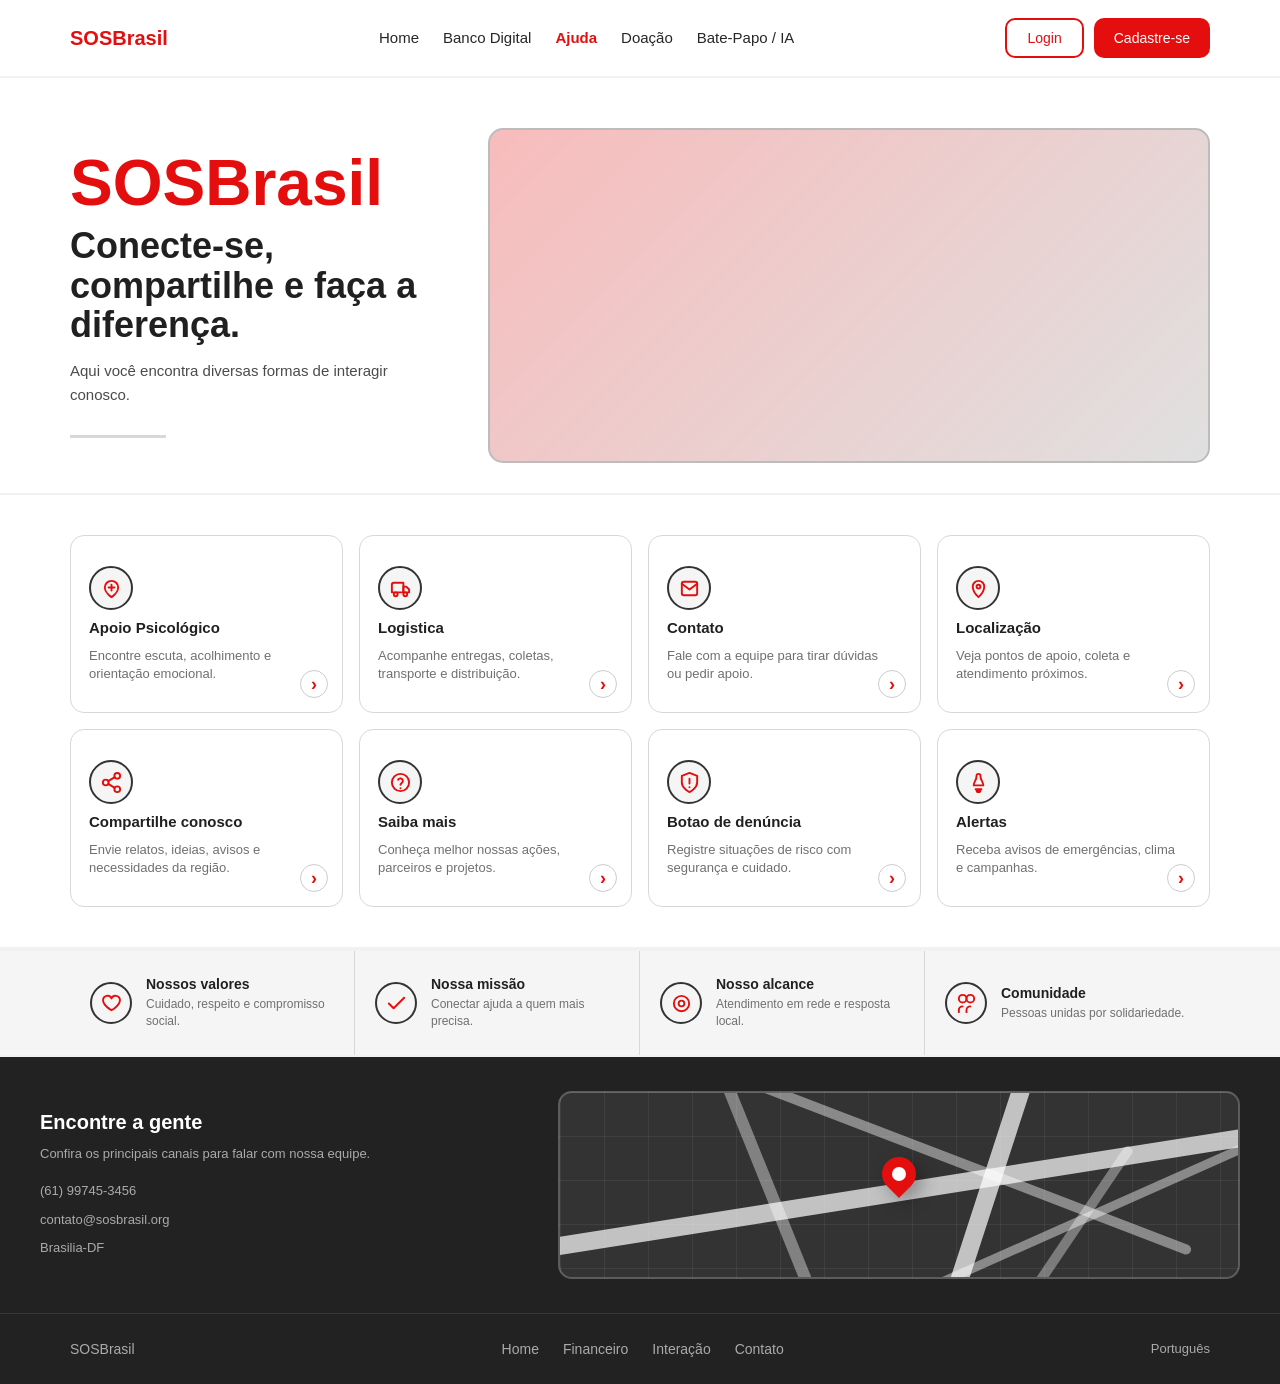
==== pags/ajuda.html @ c1bbd305 "v4" ====
<!DOCTYPE html>
<html lang="pt-br">
<head>
  <meta charset="UTF-8">
  <meta name="viewport" content="width=device-width, initial-scale=1.0">
  <title>SOSBrasil | Interação</title>
  <link rel="stylesheet" href="css/ajuda.css">
</head>
<body>
  <header>
    <nav class="nav-container">
        <div class="logo">
            <h1><strong>SOS</strong>Brasil</h1>
        </div>
        <div class="nav-links">
            <ul>
                <li><a href="home.html">Home</a></li>
                <li><a href="financeiro.html">Banco Digital</a></li>
                <li><a href="ajuda.html" class="ativo">Ajuda</a></li>
                <li><a href="#">Doação</a></li>
                <li><a href="batepapoIA.html">Bate-Papo / IA</a></li>
            </ul>
        </div>
        <div class="nav-botoes">
            <button class="btn-login">Login</button>
            <button class="btn-cadastrar">Cadastre-se</button>
        </div>
    </nav>
  </header>

  <main>
    <section class="hero">
      <div class="container hero-layout">
        <div class="hero-text">
          <h1>SOSBrasil</h1>
          <h2>Conecte-se, compartilhe e faça a diferença.</h2>
          <p>Aqui você encontra diversas formas de interagir conosco.</p>
          <div class="hero-line" aria-hidden="true"></div>
        </div>

        <div class="hero-photo" role="img" aria-label="Voluntários em campanha de apoio"></div>
      </div>
    </section>

    <section class="services" aria-label="Canais de atendimento">
      <div class="container service-grid">
        <article class="card">
          <span aria-hidden="true"></span>
          <div class="icon" aria-hidden="true">
            <svg viewBox="0 0 24 24"><path d="M12 21s-7-4.4-7-10a7 7 0 0 1 14 0c0 5.6-7 10-7 10Z"></path><path d="M9 11h6"></path><path d="M12 8v6"></path></svg>
          </div>
          <h3>Apoio Psicológico</h3>
          <p>Encontre escuta, acolhimento e orientação emocional.</p>
          <button aria-label="Abrir apoio psicológico">&rsaquo;</button>
        </article>

        <article class="card">
          <span aria-hidden="true"></span>
          <div class="icon" aria-hidden="true">
            <svg viewBox="0 0 24 24"><path d="M3 16V8a2 2 0 0 1 2-2h10v10H3Z"></path><path d="M15 10h3l3 3v3h-6v-6Z"></path><circle cx="7" cy="18" r="2"></circle><circle cx="17" cy="18" r="2"></circle></svg>
          </div>
          <h3>Logistica</h3>
          <p>Acompanhe entregas, coletas, transporte e distribuição.</p>
          <button aria-label="Abrir logística">&rsaquo;</button>
        </article>

        <article class="card">
          <span aria-hidden="true"></span>
          <div class="icon" aria-hidden="true">
            <svg viewBox="0 0 24 24"><rect x="4" y="5" width="16" height="14" rx="2"></rect><path d="m4 7 8 6 8-6"></path></svg>
          </div>
          <h3>Contato</h3>
          <p>Fale com a equipe para tirar dúvidas ou pedir apoio.</p>
          <button aria-label="Abrir contato">&rsaquo;</button>
        </article>

        <article class="card">
          <span aria-hidden="true"></span>
          <div class="icon" aria-hidden="true">
            <svg viewBox="0 0 24 24"><path d="M12 21s6-5.2 6-11a6 6 0 1 0-12 0c0 5.8 6 11 6 11Z"></path><circle cx="12" cy="10" r="2"></circle></svg>
          </div>
          <h3>Localização</h3>
          <p>Veja pontos de apoio, coleta e atendimento próximos.</p>
          <button aria-label="Abrir localizacao">&rsaquo;</button>
        </article>

        <article class="card">
          <span aria-hidden="true"></span>
          <div class="icon" aria-hidden="true">
            <svg viewBox="0 0 24 24"><circle cx="18" cy="5" r="3"></circle><circle cx="6" cy="12" r="3"></circle><circle cx="18" cy="19" r="3"></circle><path d="m8.6 10.6 6.8-4.2"></path><path d="m8.6 13.4 6.8 4.2"></path></svg>
          </div>
          <h3>Compartilhe conosco</h3>
          <p>Envie relatos, ideias, avisos e necessidades da região.</p>
          <button aria-label="Abrir compartilhar conosco">&rsaquo;</button>
        </article>

        <article class="card">
          <span aria-hidden="true"></span>
          <div class="icon" aria-hidden="true">
            <svg viewBox="0 0 24 24"><circle cx="12" cy="12" r="9"></circle><path d="M9.5 9a2.7 2.7 0 0 1 5 1.4c0 2-2.5 2-2.5 4"></path><path d="M12 18h.01"></path></svg>
          </div>
          <h3>Saiba mais</h3>
          <p>Conheça melhor nossas ações, parceiros e projetos.</p>
          <button aria-label="Abrir saiba mais">&rsaquo;</button>
        </article>

        <article class="card">
          <span aria-hidden="true"></span>
          <div class="icon" aria-hidden="true">
            <svg viewBox="0 0 24 24"><path d="M12 22s8-4 8-10V5l-8-3-8 3v7c0 6 8 10 8 10Z"></path><path d="M12 8v5"></path><path d="M12 17h.01"></path></svg>
          </div>
          <h3>Botao de denúncia</h3>
          <p>Registre situações de risco com segurança e cuidado.</p>
          <button aria-label="Abrir botao de denúncia">&rsaquo;</button>
        </article>

        <article class="card">
          <span class="dots" aria-hidden="true"></span>
          <div class="icon" aria-hidden="true">
            <svg viewBox="0 0 24 24"><path d="M10 5a2 2 0 0 1 4 0c0 5 3 6 3 10H7c0-4 3-5 3-10Z"></path><path d="M9 19h6"></path><path d="M12 22a2 2 0 0 0 2-2h-4a2 2 0 0 0 2 2Z"></path></svg>
          </div>
          <h3>Alertas</h3>
          <p>Receba avisos de emergências, clima e campanhas.</p>
          <button aria-label="Abrir alertas">&rsaquo;</button>
        </article>
      </div>
    </section>

    <section class="summary" aria-label="Informacoes do SOSBrasil">
      <div class="container summary-grid">
        <article>
          <div class="mini-icon" aria-hidden="true"><svg viewBox="0 0 24 24"><path d="M20.8 8.6c0 5.4-8.8 10.4-8.8 10.4S3.2 14 3.2 8.6A4.6 4.6 0 0 1 12 6.7a4.6 4.6 0 0 1 8.8 1.9Z"></path></svg></div>
          <div>
            <h3>Nossos valores</h3>
            <p>Cuidado, respeito e compromisso social.</p>
          </div>
        </article>
        <article>
          <div class="mini-icon" aria-hidden="true"><svg viewBox="0 0 24 24"><path d="M20 6 9 17l-5-5"></path></svg></div>
          <div>
            <h3>Nossa missão</h3>
            <p>Conectar ajuda a quem mais precisa.</p>
          </div>
        </article>
        <article>
          <div class="mini-icon" aria-hidden="true"><svg viewBox="0 0 24 24"><circle cx="12" cy="12" r="8"></circle><circle cx="12" cy="12" r="3"></circle></svg></div>
          <div>
            <h3>Nosso alcance</h3>
            <p>Atendimento em rede e resposta local.</p>
          </div>
        </article>
        <article>
          <div class="mini-icon" aria-hidden="true"><svg viewBox="0 0 24 24"><path d="M8 11a4 4 0 1 0 0-8 4 4 0 0 0 0 8Z"></path><path d="M16 11a4 4 0 1 0 0-8 4 4 0 0 0 0 8Z"></path><path d="M4 21v-2a4 4 0 0 1 4-4"></path><path d="M12 21v-2a4 4 0 0 1 4-4"></path></svg></div>
          <div>
            <h3>Comunidade</h3>
            <p>Pessoas unidas por solidariedade.</p>
          </div>
        </article>
      </div>
    </section>
  </main>

  <footer>
    <div class="container footer-main">
      <div>
        <h2>Encontre a gente</h2>
        <p>Confira os principais canais para falar com nossa equipe.</p>
        <ul>
          <li>(61) 99745-3456</li>
          <li>contato@sosbrasil.org</li>
          <li>Brasilia-DF</li>
        </ul>
      </div>

      <div class="map" role="img" aria-label="Mapa de localizacao">
        <span class="road road-a"></span>
        <span class="road road-b"></span>
        <span class="road road-c"></span>
        <span class="road road-d"></span>
        <span class="pin"></span>
      </div>
    </div>

    <div class="footer-bottom">
      <div class="container footer-nav">
        <a class="logo" href="#">SOSBrasil</a>
        <ul>
          <li><a href="#">Home</a></li>
          <li><a href="#">Financeiro</a></li>
          <li><a href="#">Interação</a></li>
          <li><a href="#">Contato</a></li>
        </ul>
        <span>Português</span>
      </div>
    </div>
  </footer>
</body>
</html>
---- pags/css/ajuda.css ----
/* ===================== RESET & BASE ===================== */
* {
  margin: 0;
  padding: 0;
  box-sizing: border-box;
  font-family: 'Segoe UI', Arial, sans-serif;
}

:root {
  --vermelho:        #e40e0e;
  --vermelho-escuro: #a00808;
  --cinza-borda:     #f1f1f1;
  --cinza-texto:     #4b4b4b;
  --cinza-mudo:      #707070;
  --borda:           #d8d8d8;
  --cinza-claro:     #f5f5f5;
  --preto:           #202020;
  --branco:          #ffffff;
}

body {
  color: var(--preto);
  background: var(--branco);
}

/* ===================== CONTAINER ===================== */
.container {
  max-width: 1200px;
  margin: 0 auto;
  padding: 0 30px;
}

/* ===================== CABEÇALHO ===================== */
/* ===================== CABEÇALHO ===================== */
header {
    width: 100%;
    background: var(--branco);
    border-bottom: 2px solid var(--cinza-borda);
    position: sticky;
    top: 0;
    z-index: 100;
}

.nav-container {
    max-width: 1200px;
    margin: 0 auto;
    padding: 18px 30px;
    display: flex;
    align-items: center;
    justify-content: space-between;
    gap: 20px;
}

.logo h1 {
    font-size: 20px;
    color: var(--vermelho);
}

.nav-links ul {
    list-style: none;
    display: flex;
    gap: 24px;
}

.nav-links a {
    color: #272727;
    text-decoration: none;
    font-size: 15px;
    transition: color 0.3s;
}

.nav-links a:hover {
    color: var(--vermelho);
    font-weight: 600;
}

.nav-links a:hover,
.nav-links a.ativo {
    color: var(--vermelho);
    font-weight: 600;
}

.nav-botoes {
    display: flex;
    gap: 10px;
}

.btn-login {
    background: var(--branco);
    color: var(--vermelho);
    padding: 10px 20px;
    border: 2px solid var(--vermelho);
    border-radius: 10px;
    cursor: pointer;
    font-size: 14px;
    transition: all 0.3s;
}

.btn-login:hover {
    background: var(--vermelho);
    color: var(--branco);
}

.btn-cadastrar {
    background: var(--vermelho);
    color: var(--branco);
    padding: 10px 20px;
    border: none;
    border-radius: 10px;
    cursor: pointer;
    font-size: 14px;
    transition: background 0.3s;
}

.btn-cadastrar:hover {
    background: var(--vermelho-escuro);
}

/* ===================== HERO ===================== */
.hero {
  padding: 50px 0 30px;
  border-bottom: 2px solid var(--cinza-borda);
}

.hero-layout {
  display: grid;
  grid-template-columns: minmax(270px, 0.75fr) minmax(420px, 1.45fr);
  gap: 44px;
  align-items: center;
}

.hero-text h1 {
  color: var(--vermelho);
  font-size: clamp(42px, 5vw, 68px);
  line-height: 0.95;
  margin-bottom: 12px;
}

.hero-text h2 {
  max-width: 430px;
  font-size: clamp(22px, 3vw, 36px);
  line-height: 1.1;
  margin-bottom: 14px;
  color: var(--preto);
}

.hero-text p {
  max-width: 390px;
  color: var(--cinza-texto);
  font-size: 15px;
  line-height: 1.6;
}

.hero-line {
  width: 96px;
  height: 3px;
  margin-top: 28px;
  background: var(--borda);
}

.hero-photo {
  min-height: 335px;
  border: 2px solid #bcbcbc;
  border-radius: 15px;           /* arredondado padrão do projeto */
  background:
    linear-gradient(135deg, rgba(228,14,14,0.28), rgba(0,0,0,0.12)),
    url("https://images.unsplash.com/photo-1593113598332-cd288d649433?w=1300&auto=format&fit=crop&q=80")
    center / cover;
}

/* ===================== CARDS DE SERVIÇOS ===================== */
.services {
  padding: 40px 0;
  border-bottom: 2px solid var(--cinza-borda);
}

.service-grid {
  display: grid;
  grid-template-columns: repeat(4, 1fr);
  gap: 16px;
}

.card {
  position: relative;
  min-height: 178px;
  padding: 20px 18px 18px;
  border: 1px solid var(--borda);
  border-radius: 14px;           /* arredondado padrão do projeto */
  background: var(--branco);
  display: flex;
  flex-direction: column;
  gap: 10px;
  transition: all 0.3s;
}

.card:hover {
  border-color: var(--vermelho);
  box-shadow: 0 6px 24px rgba(228,14,14,0.08);
}

/* Três pontinhos decorativos */


/* Ícone circular */
.icon,
.mini-icon {
  display: grid;
  place-items: center;
  border-radius: 50%;
  border: 2px solid #333;
  color: var(--vermelho);
  background: var(--cinza-claro);
}

.icon      { width: 44px; height: 44px; }
.mini-icon { width: 42px; height: 42px; flex: 0 0 42px; }

.icon svg,
.mini-icon svg {
  width: 23px;
  height: 23px;
  stroke: currentColor;
  stroke-width: 2;
  stroke-linecap: round;
  stroke-linejoin: round;
  fill: none;
}

.card h3 {
  max-width: 170px;
  font-size: 15px;
  line-height: 1.1;
  color: var(--preto);
}

.card p {
  color: var(--cinza-mudo);
  font-size: 13px;
  line-height: 1.4;
  padding-right: 10px;
}

/* Botão de seta no canto inferior direito do card */
.card button {
  position: absolute;
  right: 14px;
  bottom: 14px;
  width: 28px;
  height: 28px;
  border-radius: 50%;
  border: 1px solid #ccc;
  color: var(--vermelho);
  background: var(--branco);
  font-size: 18px;
  font-weight: 900;
  cursor: pointer;
  transition: all 0.3s;
}

.card button:hover {
  background: var(--vermelho);
  color: var(--branco);
  border-color: var(--vermelho);
}

/* ===================== RESUMO (VALORES / MISSÃO) ===================== */
.summary {
  background: var(--cinza-claro);
  border-top: 2px solid var(--cinza-borda);
  border-bottom: 2px solid var(--cinza-borda);
}

.summary-grid {
  display: grid;
  grid-template-columns: repeat(4, 1fr);
}

.summary article {
  min-height: 104px;
  padding: 20px;
  display: flex;
  align-items: center;
  gap: 14px;
  border-right: 1px solid var(--borda);
}

.summary article:last-child {
  border-right: 0;
}

.summary h3 {
  font-size: 14px;
  font-weight: 700;
  margin-bottom: 4px;
  color: var(--preto);
}

.summary p {
  color: var(--cinza-mudo);
  font-size: 12px;
  line-height: 1.4;
}

/* ===================== RODAPÉ ===================== */
footer {
  color: var(--branco);
  background: #222;
}

.footer-main {
  min-height: 235px;
  display: grid;
  grid-template-columns: 0.95fr 1.35fr;
  gap: 38px;
  align-items: center;
  padding: 34px 0;
}

footer h2 {
  font-size: 20px;
  margin-bottom: 10px;
}

footer p,
footer li,
footer span {
  color: #aaa;
  font-size: 13px;
  line-height: 1.6;
}

footer ul {
  list-style: none;
}

.footer-main ul {
  margin-top: 16px;
  display: grid;
  gap: 8px;
}

/* Mapa decorativo */
.map {
  position: relative;
  min-height: 188px;
  border: 2px solid rgba(255,255,255,0.2);
  border-radius: 14px;           /* arredondado padrão do projeto */
  overflow: hidden;
  background:
    linear-gradient(90deg, rgba(255,255,255,0.06) 1px, transparent 1px),
    linear-gradient(0deg,  rgba(255,255,255,0.06) 1px, transparent 1px),
    #333;
  background-size: 44px 44px;
}

.map::before,
.map::after,
.road {
  content: "";
  position: absolute;
  display: block;
  background: rgba(255,255,255,0.7);
  border-radius: 99px;
}

.map::before { width: 120%; height: 18px; left: -8%;  top: 48%;  transform: rotate(-9deg); }
.map::after  { width: 18px; height: 140%; left: 62%;  top: -18%; transform: rotate(18deg); }

.road-a { width: 90%; height: 10px; left: 6%;   top: 24%;    transform: rotate(21deg);  opacity: 0.6; }
.road-b { width: 12px; height: 120%; left: 30%; top: -8%;    transform: rotate(-22deg); opacity: 0.55; }
.road-c { width: 62%; height: 9px;  right: -5%; bottom: 24%; transform: rotate(-24deg); opacity: 0.6; }
.road-d { width: 10px; height: 90%; right: 22%; bottom: -12%;transform: rotate(34deg);  opacity: 0.5; }

/* Pin de localização */
.pin {
  position: absolute;
  left: 50%;
  top: 44%;
  width: 34px;
  height: 34px;
  border-radius: 50% 50% 50% 0;
  background: var(--vermelho);
  transform: translate(-50%, -50%) rotate(-45deg);
  box-shadow: 0 8px 18px rgba(0,0,0,0.3);
}

.pin::after {
  content: "";
  position: absolute;
  inset: 10px;
  border-radius: 50%;
  background: var(--branco);
}

/* Barra inferior do rodapé */
.footer-bottom {
  border-top: 1px solid rgba(255,255,255,0.1);
}

.footer-nav {
  min-height: 70px;
  display: flex;
  align-items: center;
  justify-content: space-between;
  gap: 20px;
}

.footer-nav ul {
  display: flex;
  gap: 24px;
  list-style: none;
}

.footer-nav a {
  color: #aaa;
  text-decoration: none;
  font-size: 14px;
  transition: color 0.3s;
}

.footer-nav a:hover {
  color: var(--branco);
}

/* ===================== RESPONSIVO ===================== */
@media (max-width: 940px) {
  .nav { flex-wrap: wrap; padding: 14px 0; }

  .menu { order: 3; width: 100%; overflow-x: auto; }
  .menu a { padding: 8px 0; }

  .hero-layout,
  .footer-main { grid-template-columns: 1fr; }

  .service-grid,
  .summary-grid { grid-template-columns: repeat(2, 1fr); }

  .summary article:nth-child(2) { border-right: 0; }
}

@media (max-width: 620px) {
  .container { padding: 0 16px; }

  .nav-buttons { width: 100%; }
  .nav-buttons .btn { flex: 1; }

  .hero { padding-top: 32px; }
  .hero-photo,
  .map { min-height: 220px; }

  .service-grid,
  .summary-grid { grid-template-columns: 1fr; }

  .summary article,
  .summary article:nth-child(2) {
    border-right: 0;
    border-bottom: 1px solid var(--borda);
  }

  .footer-nav {
    align-items: flex-start;
    flex-direction: column;
    padding: 20px 0;
  }

  .footer-nav ul { flex-wrap: wrap; }
}
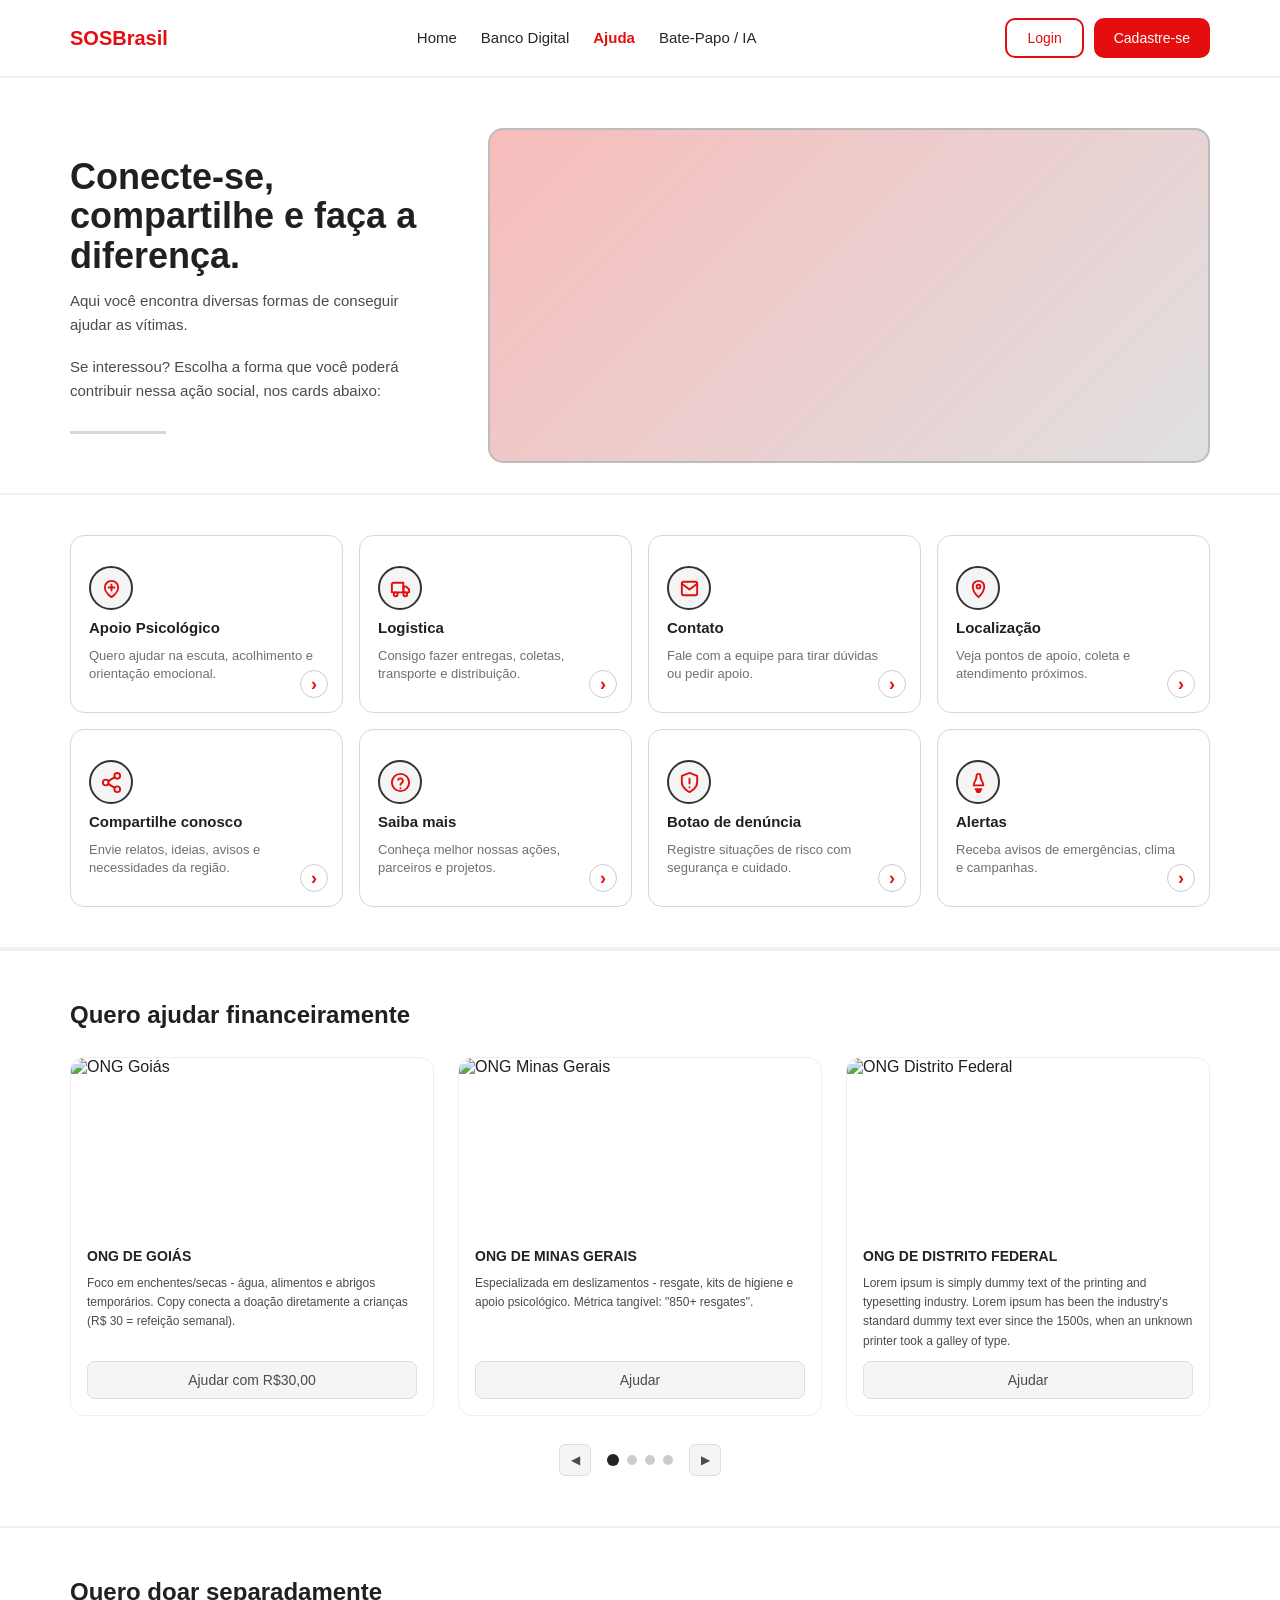
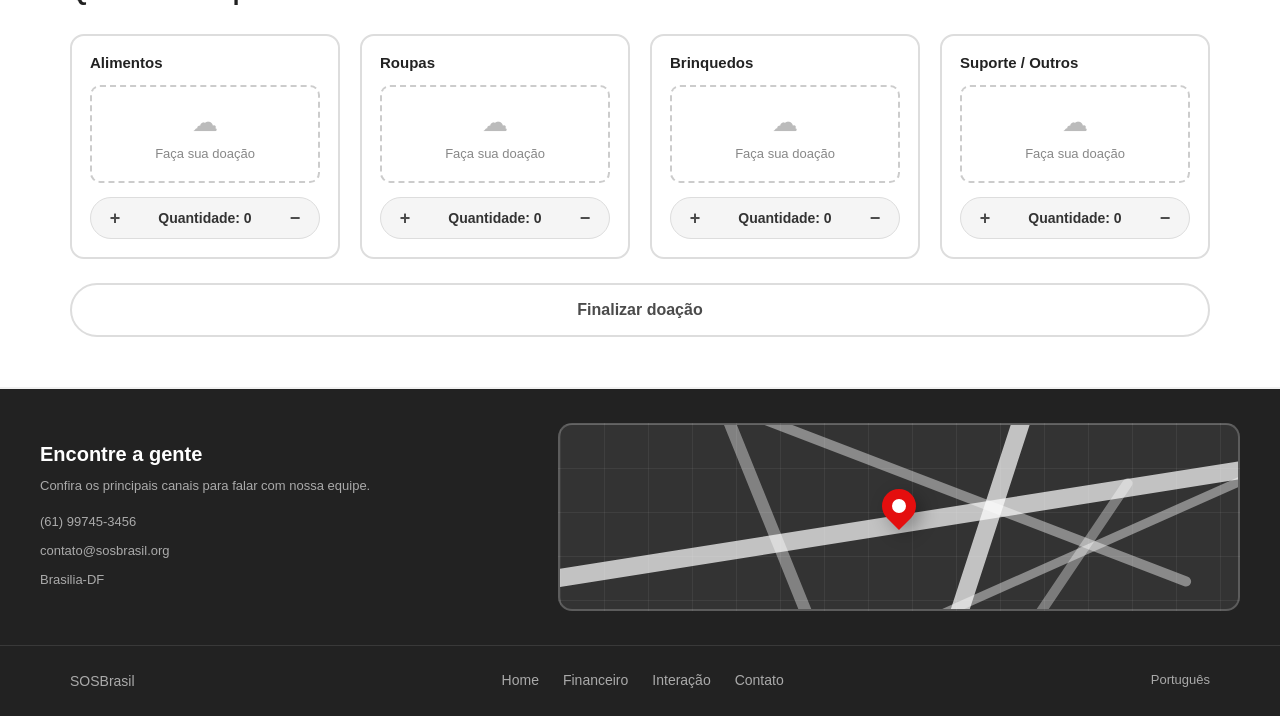
==== commit 670192fb: "v4.1" ====
--- a/pags/ajuda.html
+++ b/pags/ajuda.html
@@ -17,7 +17,6 @@
                 <li><a href="home.html">Home</a></li>
                 <li><a href="financeiro.html">Banco Digital</a></li>
                 <li><a href="ajuda.html" class="ativo">Ajuda</a></li>
-                <li><a href="#">Doação</a></li>
                 <li><a href="batepapoIA.html">Bate-Papo / IA</a></li>
             </ul>
         </div>
@@ -32,9 +31,9 @@
     <section class="hero">
       <div class="container hero-layout">
         <div class="hero-text">
-          <h1>SOSBrasil</h1>
           <h2>Conecte-se, compartilhe e faça a diferença.</h2>
-          <p>Aqui você encontra diversas formas de interagir conosco.</p>
+          <p>Aqui você encontra diversas formas de conseguir ajudar as vítimas.</p><br>
+          <p>Se interessou? Escolha a forma que você poderá contribuir nessa ação social, nos cards abaixo:</p>
           <div class="hero-line" aria-hidden="true"></div>
         </div>
 
@@ -50,7 +49,7 @@
             <svg viewBox="0 0 24 24"><path d="M12 21s-7-4.4-7-10a7 7 0 0 1 14 0c0 5.6-7 10-7 10Z"></path><path d="M9 11h6"></path><path d="M12 8v6"></path></svg>
           </div>
           <h3>Apoio Psicológico</h3>
-          <p>Encontre escuta, acolhimento e orientação emocional.</p>
+          <p>Quero ajudar na escuta, acolhimento e orientação emocional.</p>
           <button aria-label="Abrir apoio psicológico">&rsaquo;</button>
         </article>
 
@@ -60,7 +59,7 @@
             <svg viewBox="0 0 24 24"><path d="M3 16V8a2 2 0 0 1 2-2h10v10H3Z"></path><path d="M15 10h3l3 3v3h-6v-6Z"></path><circle cx="7" cy="18" r="2"></circle><circle cx="17" cy="18" r="2"></circle></svg>
           </div>
           <h3>Logistica</h3>
-          <p>Acompanhe entregas, coletas, transporte e distribuição.</p>
+          <p>Consigo fazer entregas, coletas, transporte e distribuição.</p>
           <button aria-label="Abrir logística">&rsaquo;</button>
         </article>
 
@@ -126,39 +125,134 @@
       </div>
     </section>
 
-    <section class="summary" aria-label="Informacoes do SOSBrasil">
-      <div class="container summary-grid">
-        <article>
-          <div class="mini-icon" aria-hidden="true"><svg viewBox="0 0 24 24"><path d="M20.8 8.6c0 5.4-8.8 10.4-8.8 10.4S3.2 14 3.2 8.6A4.6 4.6 0 0 1 12 6.7a4.6 4.6 0 0 1 8.8 1.9Z"></path></svg></div>
-          <div>
-            <h3>Nossos valores</h3>
-            <p>Cuidado, respeito e compromisso social.</p>
-          </div>
-        </article>
-        <article>
-          <div class="mini-icon" aria-hidden="true"><svg viewBox="0 0 24 24"><path d="M20 6 9 17l-5-5"></path></svg></div>
-          <div>
-            <h3>Nossa missão</h3>
-            <p>Conectar ajuda a quem mais precisa.</p>
-          </div>
-        </article>
-        <article>
-          <div class="mini-icon" aria-hidden="true"><svg viewBox="0 0 24 24"><circle cx="12" cy="12" r="8"></circle><circle cx="12" cy="12" r="3"></circle></svg></div>
-          <div>
-            <h3>Nosso alcance</h3>
-            <p>Atendimento em rede e resposta local.</p>
-          </div>
-        </article>
-        <article>
-          <div class="mini-icon" aria-hidden="true"><svg viewBox="0 0 24 24"><path d="M8 11a4 4 0 1 0 0-8 4 4 0 0 0 0 8Z"></path><path d="M16 11a4 4 0 1 0 0-8 4 4 0 0 0 0 8Z"></path><path d="M4 21v-2a4 4 0 0 1 4-4"></path><path d="M12 21v-2a4 4 0 0 1 4-4"></path></svg></div>
-          <div>
-            <h3>Comunidade</h3>
-            <p>Pessoas unidas por solidariedade.</p>
-          </div>
-        </article>
-      </div>
-    </section>
-  </main>
+    <!-- ===================== AJUDAR UMA ONG ===================== -->
+        <section class="secao-ong">
+            <div class="container">
+                <h2 class="titulo-secao-pagina">Quero ajudar financeiramente</h2>
+
+                <div class="grid-ong">
+
+                    <div class="card-ong">
+                        <img src="https://images.unsplash.com/photo-1532629345422-7515f3d16bb6?w=400&h=200&fit=crop" alt="ONG Goiás" />
+                        <h3>ONG de Goiás</h3>
+                        <p>Foco em enchentes/secas - água, alimentos e abrigos temporários. Copy conecta a doação diretamente a crianças (R$ 30 = refeição semanal).</p>
+                        <div class="ong-rodape">
+                            <button class="btn-ajudar-ong">Ajudar com R$30,00</button>
+                        </div>
+                    </div>
+
+                    <div class="card-ong destaque">
+                        <img src="https://images.unsplash.com/photo-1488521787991-ed7bbaae773c?w=400&h=200&fit=crop" alt="ONG Minas Gerais" />
+                        <h3>ONG de Minas Gerais</h3>
+                        <p>Especializada em deslizamentos - resgate, kits de higiene e apoio psicológico. Métrica tangível: "850+ resgates".</p>
+                        <div class="ong-rodape">
+                            <button class="btn-ajudar-ong">Ajudar</button>
+                        </div>
+                    </div>
+
+                    <div class="card-ong">
+                        <img src="https://images.unsplash.com/photo-1469571486292-0ba58a3f068b?w=400&h=200&fit=crop" alt="ONG Distrito Federal" />
+                        <h3>ONG de Distrito Federal</h3>
+                        <p>Lorem ipsum is simply dummy text of the printing and typesetting industry. Lorem ipsum has been the industry's standard dummy text ever since the 1500s, when an unknown printer took a galley of type.</p>
+                        <div class="ong-rodape">
+                            <button class="btn-ajudar-ong">Ajudar</button>
+                        </div>
+                    </div>
+
+                </div>
+
+                <!-- Paginação -->
+                <div class="paginacao-ong">
+                    <button class="btn-pag-seta">◀</button>
+                    <div class="pontos-paginacao">
+                        <span class="ponto ativo"></span>
+                        <span class="ponto"></span>
+                        <span class="ponto"></span>
+                        <span class="ponto"></span>
+                    </div>
+                    <button class="btn-pag-seta">▶</button>
+                </div>
+
+            </div>
+        </section>
+
+        <!-- ===================== QUERO DOAR SEPARADAMENTE ===================== -->
+        <section class="secao-doacao">
+            <div class="container">
+                <h2 class="titulo-secao-pagina">Quero doar separadamente</h2>
+
+                <div class="grid-categorias">
+
+                    <!-- Card: Alimentos -->
+                    <div class="card-categoria">
+                        <h3 class="categoria-titulo">Alimentos</h3>
+                        <label class="area-upload" for="upload-alimentos">
+                            <span class="icone-upload">☁</span>
+                            <span>Faça sua doação</span>
+                            <input type="file" id="upload-alimentos" hidden />
+                        </label>
+                        <div class="contador">
+                            <button class="btn-contador">+</button>
+                            <span class="valor-label">Quantidade: 0</span>
+                            <button class="btn-contador">−</button>
+                        </div>
+                    </div>
+
+                    <!-- Card: Roupas -->
+                    <div class="card-categoria">
+                        <h3 class="categoria-titulo">Roupas</h3>
+                        <label class="area-upload" for="upload-roupas">
+                            <span class="icone-upload">☁</span>
+                            <span>Faça sua doação</span>
+                            <input type="file" id="upload-roupas" hidden />
+                        </label>
+                        <div class="contador">
+                            <button class="btn-contador">+</button>
+                            <span class="valor-label">Quantidade: 0</span>
+                            <button class="btn-contador">−</button>
+                        </div>
+                    </div>
+
+                    <!-- Card: Brinquedos -->
+                    <div class="card-categoria">
+                        <h3 class="categoria-titulo">Brinquedos</h3>
+                        <label class="area-upload" for="upload-brinquedos">
+                            <span class="icone-upload">☁</span>
+                            <span>Faça sua doação</span>
+                            <input type="file" id="upload-brinquedos" hidden />
+                        </label>
+                        <div class="contador">
+                            <button class="btn-contador">+</button>
+                            <span class="valor-label">Quantidade: 0</span>
+                            <button class="btn-contador">−</button>
+                        </div>
+                    </div>
+
+                    <!-- Card: Suporte / Outros -->
+                    <div class="card-categoria">
+                        <h3 class="categoria-titulo">Suporte / Outros</h3>
+                        <label class="area-upload" for="upload-outros">
+                            <span class="icone-upload">☁</span>
+                            <span>Faça sua doação</span>
+                            <input type="file" id="upload-outros" hidden />
+                        </label>
+                        <div class="contador">
+                            <button class="btn-contador">+</button>
+                            <span class="valor-label">Quantidade: 0</span>
+                            <button class="btn-contador">−</button>
+                        </div>
+                    </div>
+
+                </div>
+
+                <div class="wrapper-btn-doar">
+                    <button class="btn-doar">Finalizar doação</button>
+                </div>
+
+            </div>
+        </section>
+
+    </main>
 
   <footer>
     <div class="container footer-main">
--- a/pags/css/ajuda.css
+++ b/pags/css/ajuda.css
@@ -21,6 +21,10 @@
 body {
   color: var(--preto);
   background: var(--branco);
+}
+
+h2 {
+  margin-bottom: 28px;
 }
 
 /* ===================== CONTAINER ===================== */
@@ -301,6 +305,365 @@
   line-height: 1.4;
 }
 
+
+/* ===================== AJUDAR UMA ONG ===================== */
+.secao-ong {
+    padding: 50px 0;
+    background: var(--cinza-medio);  /* fundo cinza diferenciado */
+    border-top: 2px solid var(--cinza-borda);
+    border-bottom: 2px solid var(--cinza-borda);
+}
+
+/* Grid de 3 colunas para os cards de ONG */
+.grid-ong {
+    display: grid;
+    grid-template-columns: repeat(3, 1fr);
+    gap: 24px;
+    margin-bottom: 28px;
+}
+
+.card-ong {
+    background: var(--branco);
+    border-radius: 14px;
+    overflow: hidden;
+    display: flex;
+    flex-direction: column;
+    gap: 10px;
+    padding-bottom: 16px;
+    border: 1px solid rgb(238, 238, 238);
+    transition: box-shadow 0.3s;
+    transition: border 0.3s;
+}
+
+.card-ong:hover {
+    box-shadow: 0 6px 24px rgba(0,0,0,0.08);
+        border: 2px solid var(--vermelho);
+}
+
+/* Card destaque: leve borda vermelha */
+
+
+.card-ong img {
+    width: 100%;
+    height: 180px;
+    object-fit: cover;
+    display: block;
+}
+
+.card-ong h3 {
+    font-size: 14px;
+    font-weight: 700;
+    color: #222;
+    text-transform: uppercase;
+    padding: 0 16px;
+}
+
+.card-ong p {
+    font-size: 12px;
+    color: var(--cinza-texto);
+    line-height: 1.6;
+    padding: 0 16px;
+    flex: 1;
+}
+
+.ong-rodape {
+    padding: 0 16px;
+    display: flex;
+    flex-direction: column;
+    gap: 10px;
+    margin-top: auto;
+}
+
+/* Barrinha de progresso decorativa */
+.ong-barra {
+    height: 4px;
+    background: var(--cinza-claro);
+    border-radius: 4px;
+    position: relative;
+}
+
+.ong-barra::after {
+    content: '';
+    position: absolute;
+    left: 0;
+    top: 0;
+    height: 100%;
+    width: 60%;             /* representa o progresso da arrecadação */
+    background: var(--vermelho);
+    border-radius: 4px;
+}
+
+.btn-ajudar-ong {
+    width: 100%;
+    padding: 10px;
+    background: var(--cinza-claro);
+    color: var(--cinza-texto);
+    border: 1px solid #ddd;
+    border-radius: 8px;
+    cursor: pointer;
+    font-size: 14px;
+    transition: all 0.3s;
+}
+
+.btn-ajudar-ong:hover {
+    background: var(--vermelho);
+    color: var(--branco);
+    border-color: var(--vermelho);
+}
+
+/* ---- Paginação com pontos ---- */
+.paginacao-ong {
+    display: flex;
+    align-items: center;
+    justify-content: center;
+    gap: 16px;
+}
+
+.pontos-paginacao {
+    display: flex;
+    gap: 8px;
+    align-items: center;
+}
+
+/*
+    Os pontos são spans vazios estilizados com CSS puro.
+    O ativo é maior e preenchido; os outros são menores e vazios.
+*/
+.ponto {
+    width: 10px;
+    height: 10px;
+    border-radius: 50%;
+    background: #ccc;
+    cursor: pointer;
+    transition: all 0.2s;
+}
+
+.ponto.ativo {
+    background: #222;
+    width: 12px;
+    height: 12px;
+}
+
+.btn-pag-seta {
+    background: var(--cinza-claro);
+    color: var(--cinza-texto);
+    border: 1px solid #ddd;
+    width: 32px;
+    height: 32px;
+    border-radius: 6px;
+    cursor: pointer;
+    font-size: 12px;
+    transition: all 0.2s;
+}
+
+.btn-pag-seta:hover {
+    background: #222;
+    color: var(--branco);
+    border-color: #222;
+}
+
+/* ===================== QUERO DOAR SEPARADAMENTE ===================== */
+.secao-doacao {
+    padding: 50px 0;
+    background: var(--branco);
+    border-bottom: 2px solid var(--cinza-borda);
+}
+
+/* Grid de 4 colunas iguais */
+.grid-categorias {
+    display: grid;
+    grid-template-columns: repeat(4, 1fr);
+    gap: 20px;
+    margin-bottom: 24px;
+}
+
+.card-categoria {
+    background: var(--branco);
+    border: 2px solid #ddd;
+    border-radius: 14px;
+    padding: 18px;
+    display: flex;
+    flex-direction: column;
+    gap: 14px;
+    transition: border-color 0.3s;
+}
+
+.card-categoria:hover {
+    border-color: var(--vermelho);
+}
+
+.categoria-titulo {
+    font-size: 15px;
+    font-weight: 700;
+    color: #222;
+}
+
+.area-upload {
+    display: flex;
+    flex-direction: column;
+    align-items: center;
+    justify-content: center;
+    gap: 8px;
+    border: 2px dashed #ccc;
+    border-radius: 10px;
+    padding: 20px 10px;
+    cursor: pointer;
+    text-align: center;
+    font-size: 13px;
+    color: #888;
+    transition: all 0.3s;
+    flex: 1;
+}
+
+.area-upload:hover {
+    border-color: var(--vermelho);
+    color: var(--vermelho);
+    background: #fff5f5;
+}
+
+.icone-upload {
+    font-size: 26px;
+    color: #bbb;
+}
+
+/*
+    Contador: botões + e - nas extremidades, valor no centro.
+    Flex com justify-content: space-between separa os 3 elementos.
+*/
+.contador {
+    display: flex;
+    align-items: center;
+    justify-content: space-between;
+    background: var(--cinza-claro);
+    border: 1px solid #ddd;
+    border-radius: 50px;
+    padding: 6px 10px;
+}
+
+.btn-contador {
+    background: none;
+    border: none;
+    font-size: 18px;
+    font-weight: 700;
+    color: var(--cinza-texto);
+    cursor: pointer;
+    width: 28px;
+    height: 28px;
+    display: flex;
+    align-items: center;
+    justify-content: center;
+    border-radius: 50%;
+    transition: all 0.2s;
+    line-height: 1;
+}
+
+.btn-contador:hover {
+    background: var(--vermelho);
+    color: var(--branco);
+}
+
+.valor-label {
+    font-size: 14px;
+    font-weight: 600;
+    color: #333;
+}
+
+/* ---- Botão Doar ---- */
+.wrapper-btn-doar {
+    display: flex;
+    justify-content: center;
+}
+
+.btn-doar {
+    width: 100%;
+    padding: 16px;
+    background: var(--branco);
+    color: var(--cinza-texto);
+    border: 2px solid #ddd;
+    border-radius: 50px;
+    font-size: 16px;
+    font-weight: 600;
+    cursor: pointer;
+    transition: all 0.3s;
+}
+
+.btn-doar:hover {
+    background: var(--vermelho);
+    color: var(--branco);
+    border-color: var(--vermelho);
+}
+
+/* ===================== ATUALIZAÇÃO AO VIVO ===================== */
+.secao-atualizacao {
+    padding: 50px 0 60px;
+    background: var(--cinza-claro);
+}
+
+/* Grid de 3 colunas iguais */
+.grid-atualizacao {
+    display: grid;
+    grid-template-columns: repeat(3, 1fr);
+    gap: 28px;
+}
+
+.card-atualizacao {
+    background: var(--branco);
+    border-radius: 14px;
+    overflow: hidden;
+    display: flex;
+    flex-direction: column;
+    gap: 12px;
+    padding-bottom: 20px;
+    border: 1px solid var(--cinza-borda);
+    transition: box-shadow 0.3s;
+}
+
+.card-atualizacao:hover {
+    box-shadow: 0 6px 24px rgba(0,0,0,0.08);
+}
+
+.card-atualizacao img {
+    width: 100%;
+    height: 180px;
+    object-fit: cover;
+    display: block;
+}
+
+.card-atualizacao h3 {
+    font-size: 16px;
+    font-weight: 700;
+    color: #222;
+    padding: 0 16px;
+}
+
+.card-atualizacao p {
+    font-size: 13px;
+    color: var(--cinza-texto);
+    line-height: 1.6;
+    padding: 0 16px;
+    flex: 1;
+}
+
+.btn-descubra {
+    margin: 0 16px;
+    align-self: flex-start;
+    background: var(--cinza-claro);
+    color: var(--cinza-texto);
+    border: 1px solid #ddd;
+    padding: 8px 18px;
+    border-radius: 8px;
+    cursor: pointer;
+    font-size: 13px;
+    transition: all 0.3s;
+}
+
+.btn-descubra:hover {
+    background: var(--vermelho);
+    color: var(--branco);
+    border-color: var(--vermelho);
+}
+
+
 /* ===================== RODAPÉ ===================== */
 footer {
   color: var(--branco);
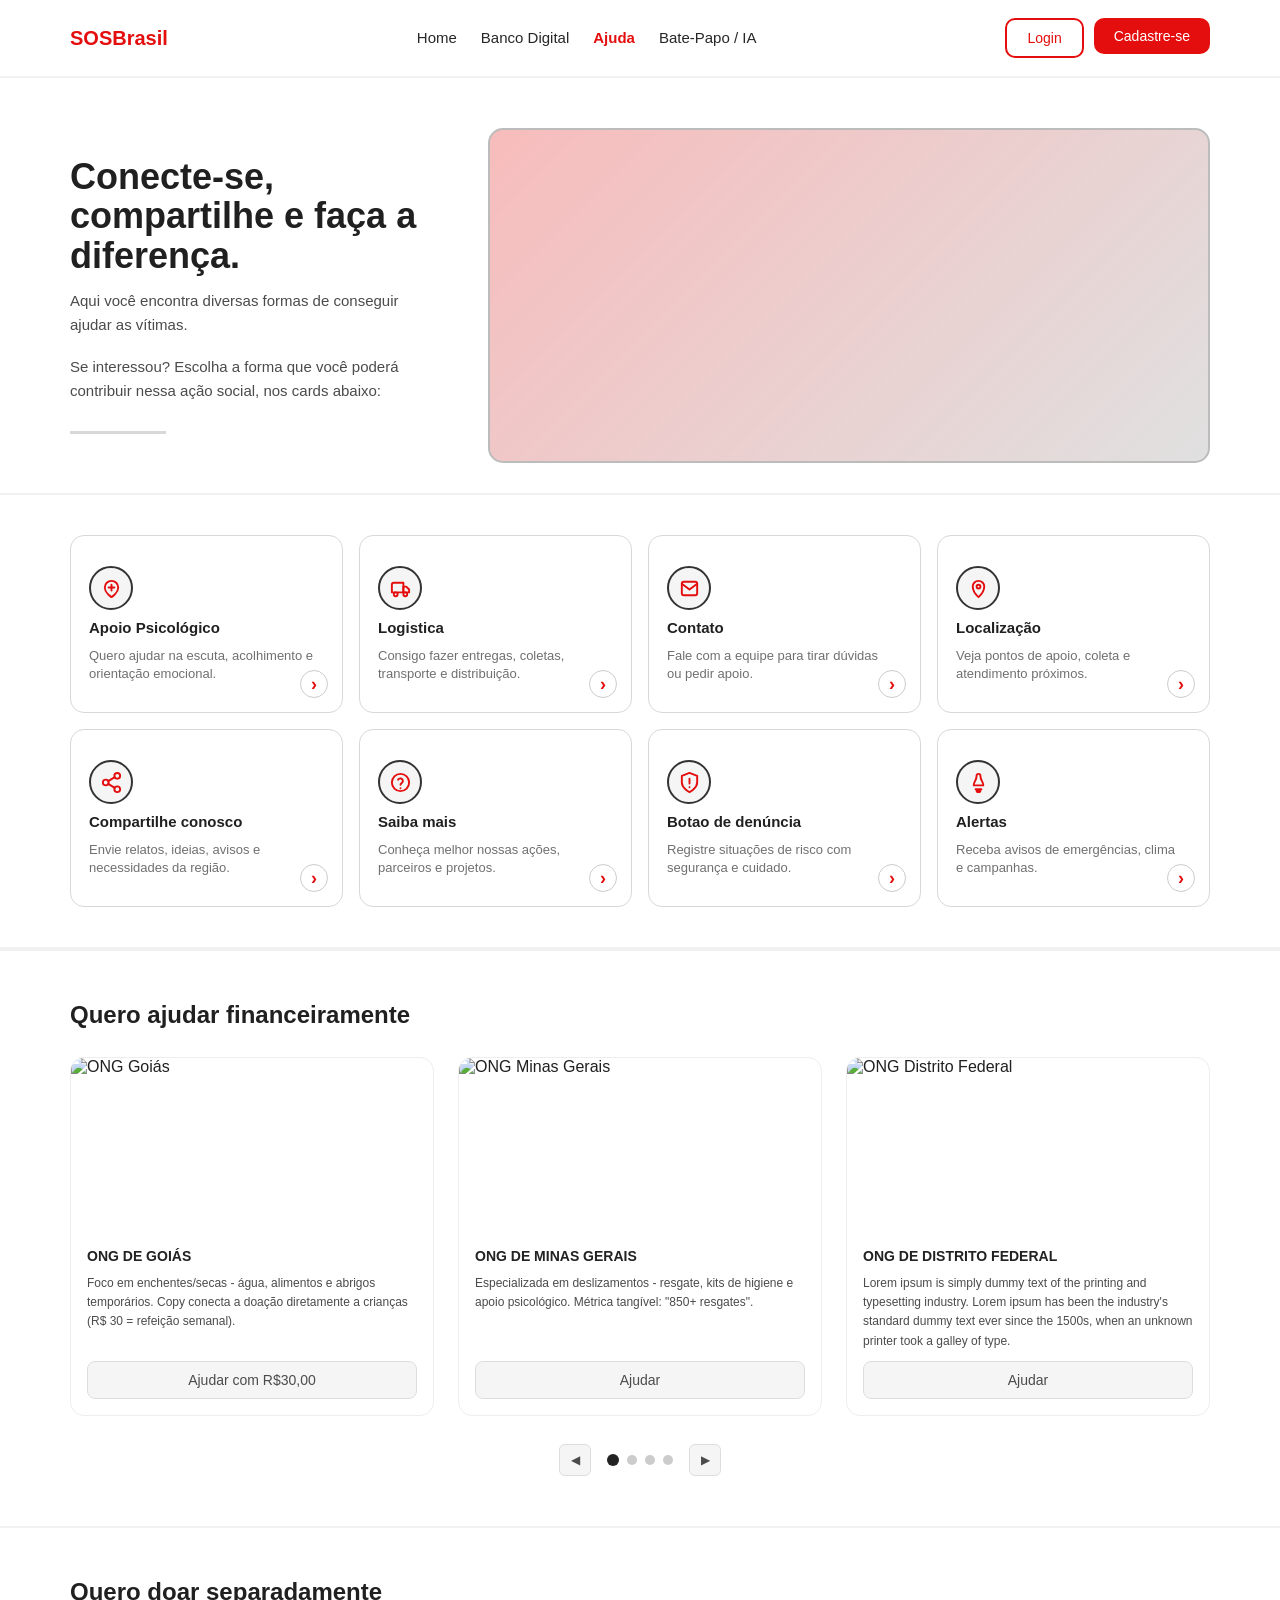
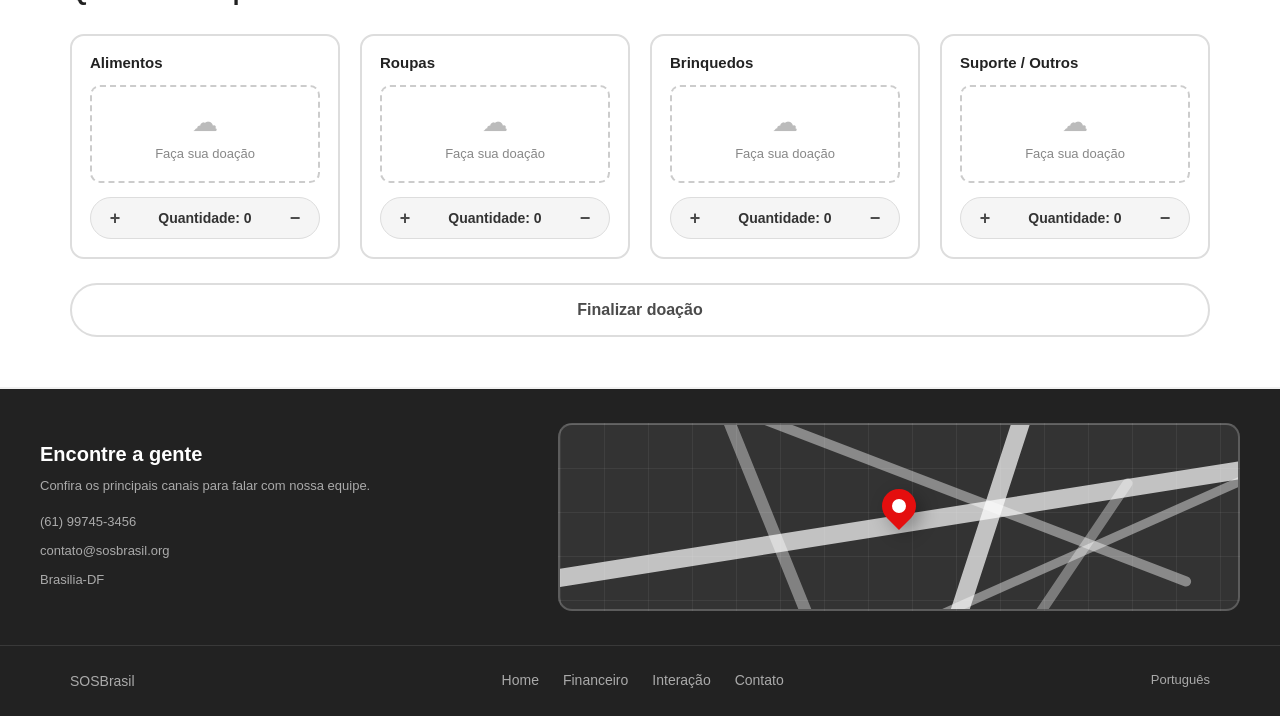
==== commit 2d738526: "v5" ====
--- a/pags/ajuda.html
+++ b/pags/ajuda.html
@@ -7,25 +7,25 @@
   <link rel="stylesheet" href="css/ajuda.css">
 </head>
 <body>
-  <header>
-    <nav class="nav-container">
-        <div class="logo">
-            <h1><strong>SOS</strong>Brasil</h1>
-        </div>
-        <div class="nav-links">
-            <ul>
-                <li><a href="home.html">Home</a></li>
-                <li><a href="financeiro.html">Banco Digital</a></li>
-                <li><a href="ajuda.html" class="ativo">Ajuda</a></li>
-                <li><a href="batepapoIA.html">Bate-Papo / IA</a></li>
-            </ul>
-        </div>
-        <div class="nav-botoes">
-            <button class="btn-login">Login</button>
-            <button class="btn-cadastrar">Cadastre-se</button>
-        </div>
-    </nav>
-  </header>
+    <header>
+        <nav class="nav-container">
+            <div class="logo">
+                <h1><strong>SOS</strong>Brasil</h1>
+            </div>
+            <div class="nav-links">
+                <ul>
+                    <li><a href="home.html">Home</a></li>
+                    <li><a href="financeiro.html">Banco Digital</a></li>
+                    <li><a href="ajuda.html" class="ativo">Ajuda</a></li>
+                    <li><a href="batepapoIA.html">Bate-Papo / IA</a></li>
+                </ul>
+            </div>
+            <div class="nav-botoes">
+                <a href="login.html"><button class="btn-login">Login</button></a>
+                <a href="login.html"><button class="btn-cadastrar">Cadastre-se</button></a>
+            </div>
+        </nav>
+    </header>
 
   <main>
     <section class="hero">
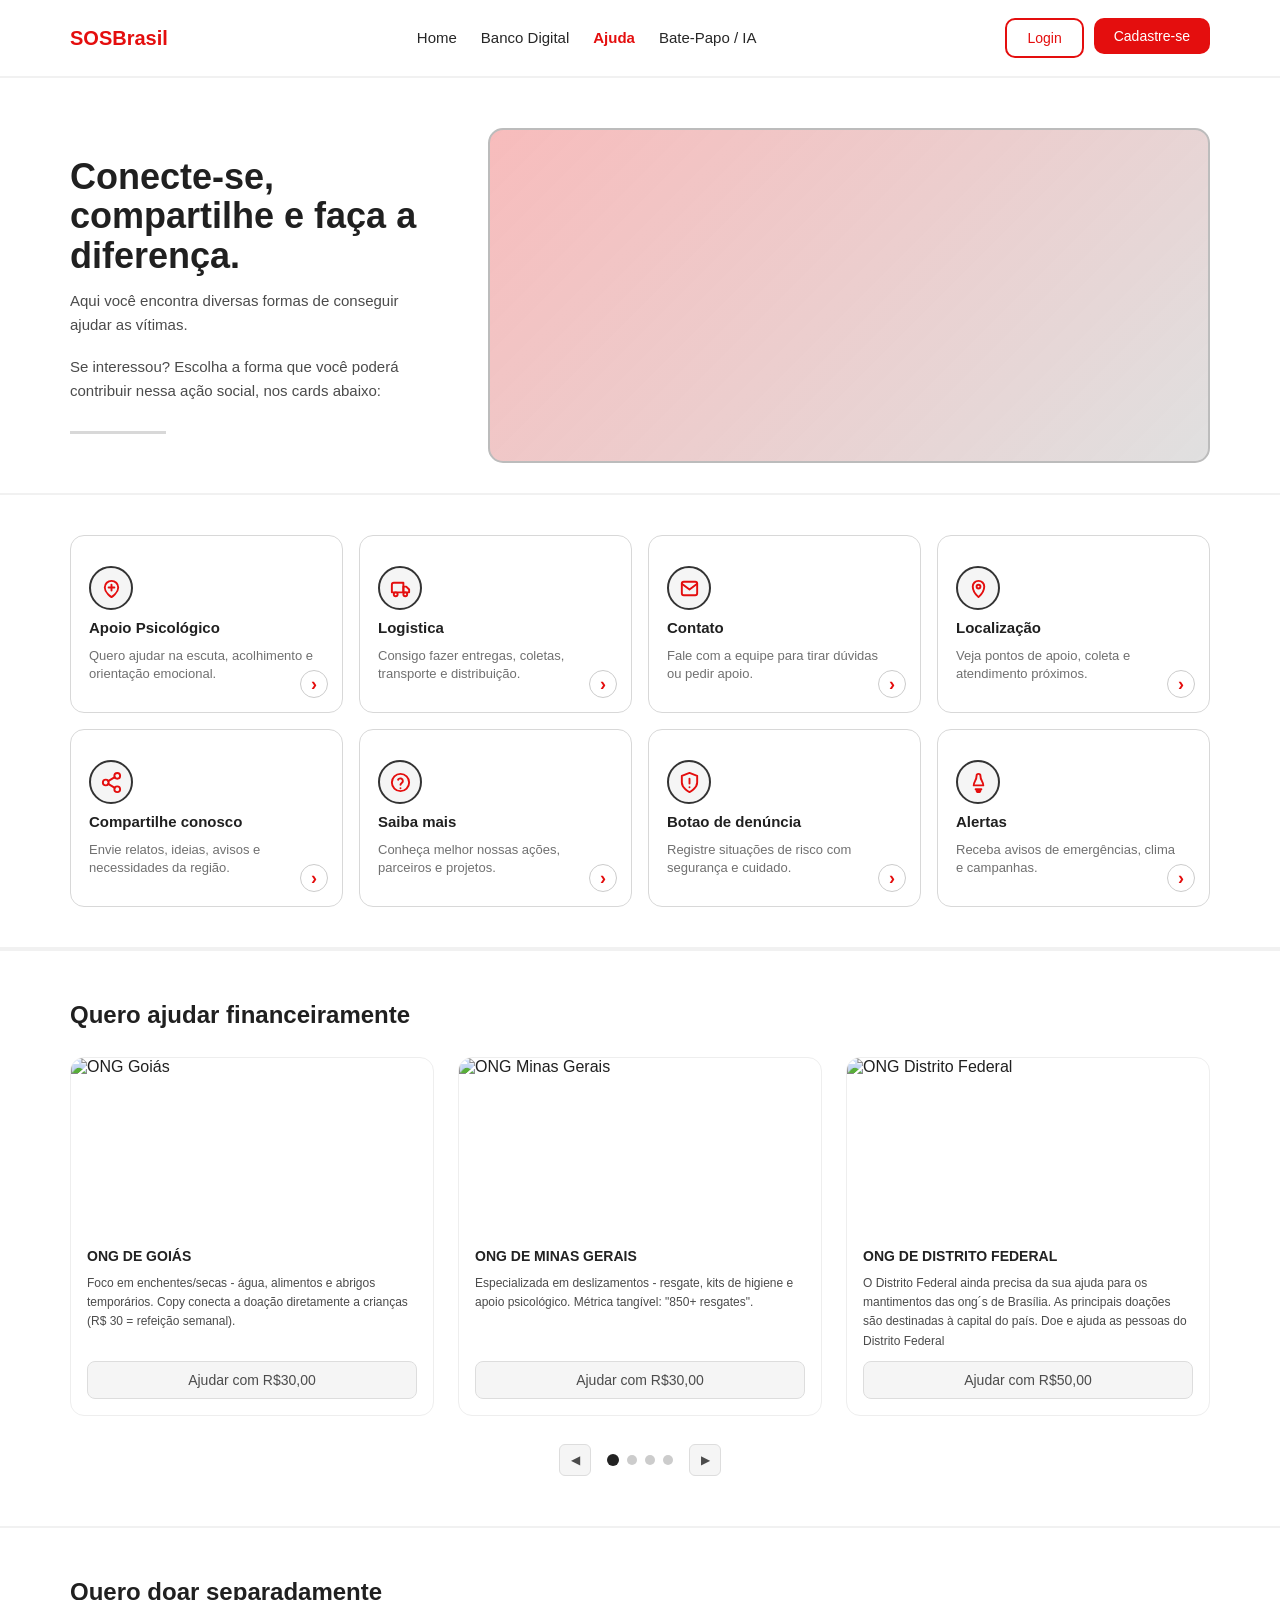
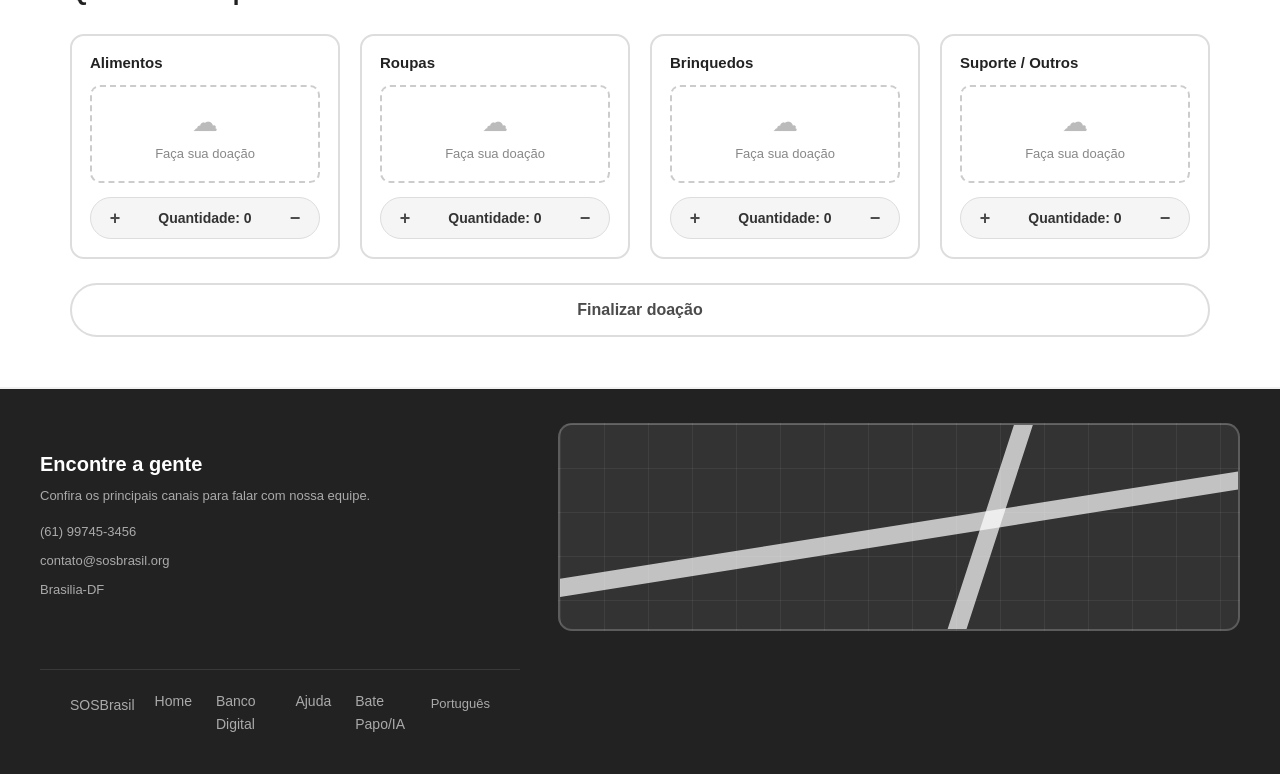
==== commit 8ad92377: "Ajustes Finais" ====
--- a/pags/ajuda.html
+++ b/pags/ajuda.html
@@ -146,16 +146,16 @@
                         <h3>ONG de Minas Gerais</h3>
                         <p>Especializada em deslizamentos - resgate, kits de higiene e apoio psicológico. Métrica tangível: "850+ resgates".</p>
                         <div class="ong-rodape">
-                            <button class="btn-ajudar-ong">Ajudar</button>
+                            <button class="btn-ajudar-ong">Ajudar com R$30,00</button>
                         </div>
                     </div>
 
                     <div class="card-ong">
                         <img src="https://images.unsplash.com/photo-1469571486292-0ba58a3f068b?w=400&h=200&fit=crop" alt="ONG Distrito Federal" />
                         <h3>ONG de Distrito Federal</h3>
-                        <p>Lorem ipsum is simply dummy text of the printing and typesetting industry. Lorem ipsum has been the industry's standard dummy text ever since the 1500s, when an unknown printer took a galley of type.</p>
+                        <p>O Distrito Federal ainda precisa da sua ajuda para os mantimentos das ong´s de Brasília. As principais doações são destinadas à capital do país. Doe e ajuda as pessoas do Distrito Federal</p>
                         <div class="ong-rodape">
-                            <button class="btn-ajudar-ong">Ajudar</button>
+                            <button class="btn-ajudar-ong">Ajudar com R$50,00</button>
                         </div>
                     </div>
 
@@ -267,22 +267,24 @@
       </div>
 
       <div class="map" role="img" aria-label="Mapa de localizacao">
-        <span class="road road-a"></span>
-        <span class="road road-b"></span>
-        <span class="road road-c"></span>
-        <span class="road road-d"></span>
-        <span class="pin"></span>
-      </div>
-    </div>
+        <iframe
+            src="https://www.google.com/maps/embed?pb=!1m18!1m12!1m3!1d245476.6!2d-48.0527!3d-15.7801!2m3!1f0!2f0!3f0!3m2!1i1024!2i768!4f13.1!3m3!1m2!1s0x935a3d4e8b3b4b5f%3A0x5d8e3b3b3b3b3b3b!2sBras%C3%ADlia%2C%20DF!5e0!3m2!1spt-BR!2sbr!4v1700000000000"
+            width="100%"
+            height="200"
+            style="border:none; border-radius:10px;"
+            allowfullscreen=""
+            loading="lazy">
+        </iframe>
+      </div>
 
     <div class="footer-bottom">
       <div class="container footer-nav">
         <a class="logo" href="#">SOSBrasil</a>
         <ul>
-          <li><a href="#">Home</a></li>
-          <li><a href="#">Financeiro</a></li>
-          <li><a href="#">Interação</a></li>
-          <li><a href="#">Contato</a></li>
+          <li><a href="home.html">Home</a></li>
+          <li><a href="financeiro.html">Banco Digital</a></li>
+          <li><a href="ajuda.html">Ajuda</a></li>
+          <li><a href="batepapoIA.html">Bate Papo/IA</a></li>
         </ul>
         <span>Português</span>
       </div>
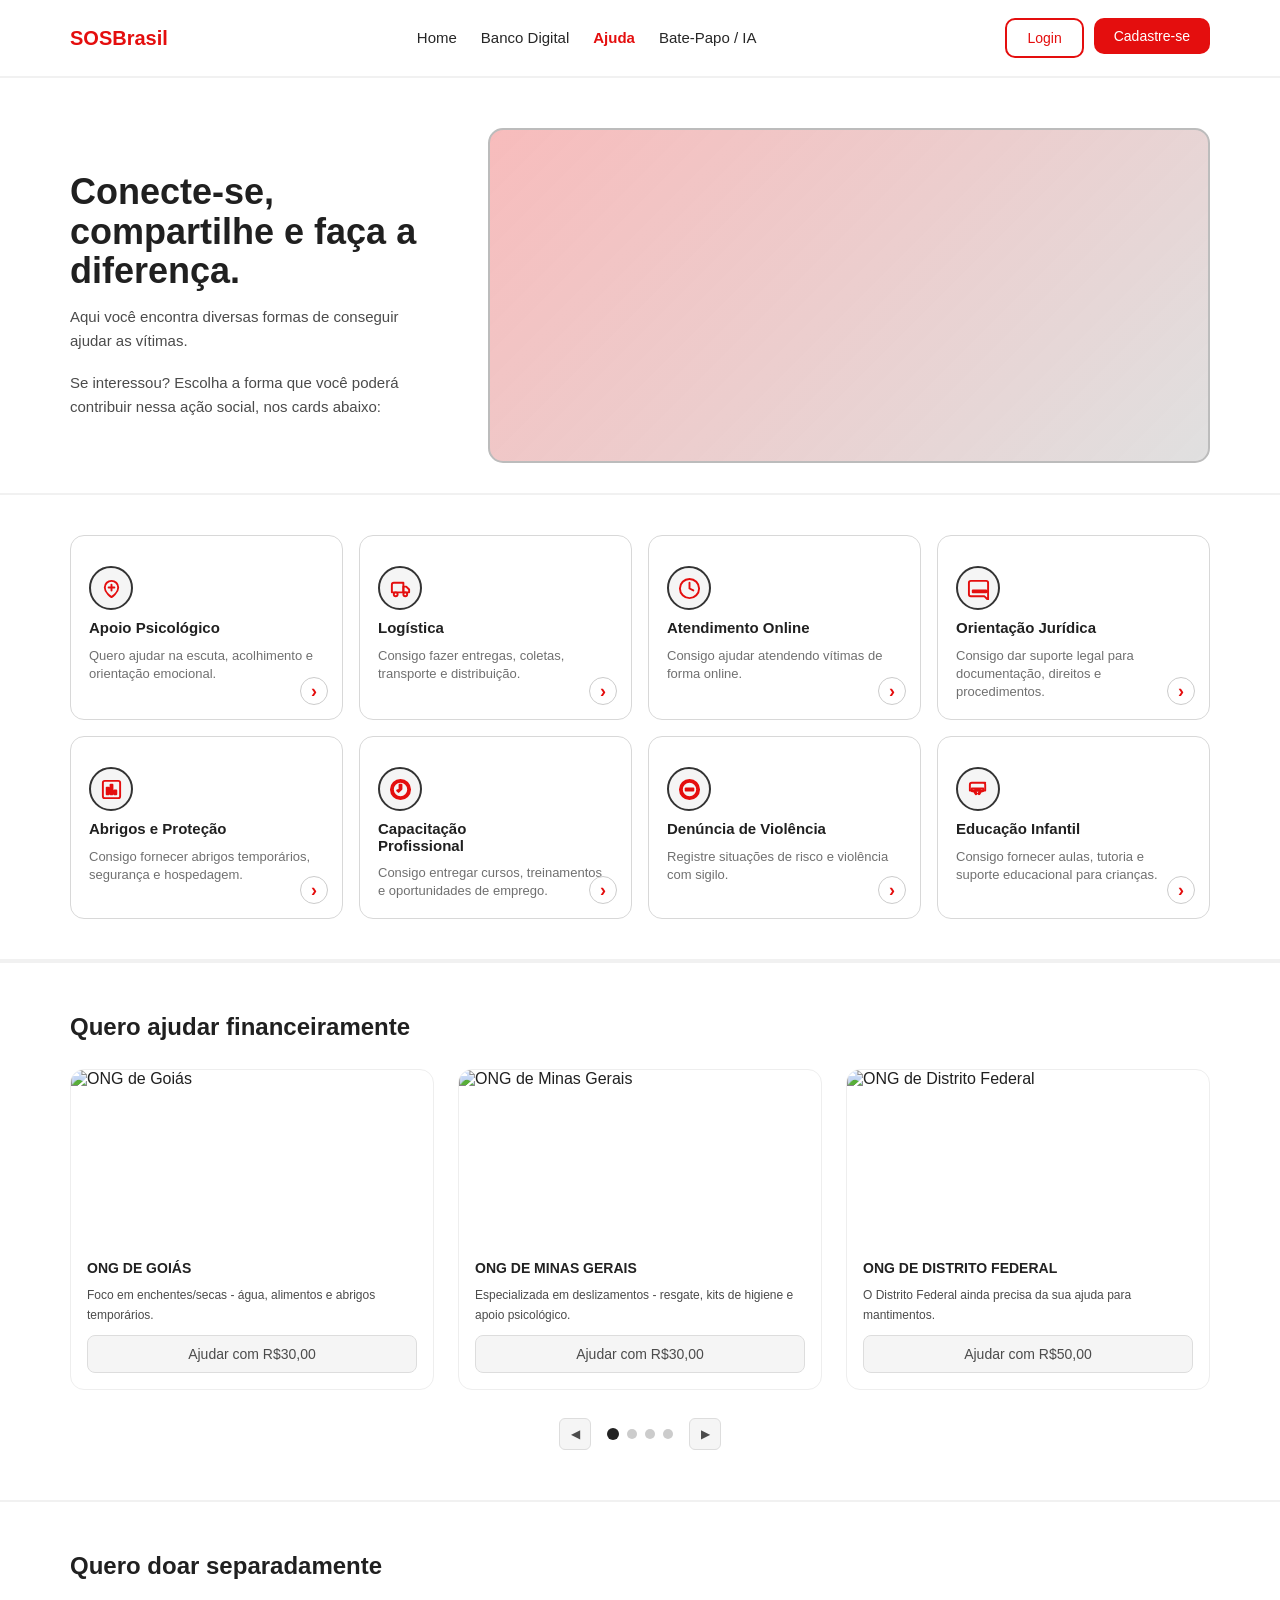
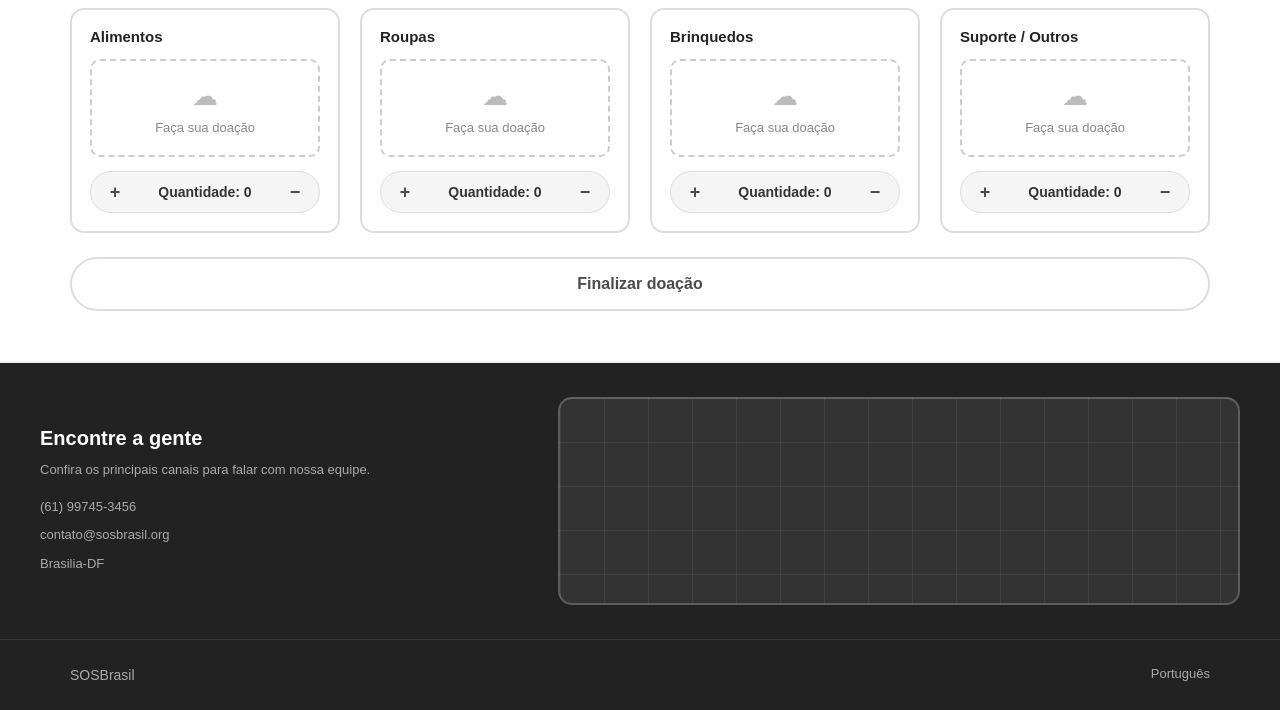
==== commit 778fb94e: "v5.2 (JS Add - Oficial)" ====
--- a/pags/ajuda.html
+++ b/pags/ajuda.html
@@ -34,7 +34,6 @@
           <h2>Conecte-se, compartilhe e faça a diferença.</h2>
           <p>Aqui você encontra diversas formas de conseguir ajudar as vítimas.</p><br>
           <p>Se interessou? Escolha a forma que você poderá contribuir nessa ação social, nos cards abaixo:</p>
-          <div class="hero-line" aria-hidden="true"></div>
         </div>
 
         <div class="hero-photo" role="img" aria-label="Voluntários em campanha de apoio"></div>
@@ -58,7 +57,7 @@
           <div class="icon" aria-hidden="true">
             <svg viewBox="0 0 24 24"><path d="M3 16V8a2 2 0 0 1 2-2h10v10H3Z"></path><path d="M15 10h3l3 3v3h-6v-6Z"></path><circle cx="7" cy="18" r="2"></circle><circle cx="17" cy="18" r="2"></circle></svg>
           </div>
-          <h3>Logistica</h3>
+          <h3>Logística</h3>
           <p>Consigo fazer entregas, coletas, transporte e distribuição.</p>
           <button aria-label="Abrir logística">&rsaquo;</button>
         </article>
@@ -66,61 +65,61 @@
         <article class="card">
           <span aria-hidden="true"></span>
           <div class="icon" aria-hidden="true">
-            <svg viewBox="0 0 24 24"><rect x="4" y="5" width="16" height="14" rx="2"></rect><path d="m4 7 8 6 8-6"></path></svg>
-          </div>
-          <h3>Contato</h3>
-          <p>Fale com a equipe para tirar dúvidas ou pedir apoio.</p>
-          <button aria-label="Abrir contato">&rsaquo;</button>
-        </article>
-
-        <article class="card">
-          <span aria-hidden="true"></span>
-          <div class="icon" aria-hidden="true">
-            <svg viewBox="0 0 24 24"><path d="M12 21s6-5.2 6-11a6 6 0 1 0-12 0c0 5.8 6 11 6 11Z"></path><circle cx="12" cy="10" r="2"></circle></svg>
-          </div>
-          <h3>Localização</h3>
-          <p>Veja pontos de apoio, coleta e atendimento próximos.</p>
-          <button aria-label="Abrir localizacao">&rsaquo;</button>
-        </article>
-
-        <article class="card">
-          <span aria-hidden="true"></span>
-          <div class="icon" aria-hidden="true">
-            <svg viewBox="0 0 24 24"><circle cx="18" cy="5" r="3"></circle><circle cx="6" cy="12" r="3"></circle><circle cx="18" cy="19" r="3"></circle><path d="m8.6 10.6 6.8-4.2"></path><path d="m8.6 13.4 6.8 4.2"></path></svg>
-          </div>
-          <h3>Compartilhe conosco</h3>
-          <p>Envie relatos, ideias, avisos e necessidades da região.</p>
-          <button aria-label="Abrir compartilhar conosco">&rsaquo;</button>
-        </article>
-
-        <article class="card">
-          <span aria-hidden="true"></span>
-          <div class="icon" aria-hidden="true">
-            <svg viewBox="0 0 24 24"><circle cx="12" cy="12" r="9"></circle><path d="M9.5 9a2.7 2.7 0 0 1 5 1.4c0 2-2.5 2-2.5 4"></path><path d="M12 18h.01"></path></svg>
-          </div>
-          <h3>Saiba mais</h3>
-          <p>Conheça melhor nossas ações, parceiros e projetos.</p>
-          <button aria-label="Abrir saiba mais">&rsaquo;</button>
-        </article>
-
-        <article class="card">
-          <span aria-hidden="true"></span>
-          <div class="icon" aria-hidden="true">
-            <svg viewBox="0 0 24 24"><path d="M12 22s8-4 8-10V5l-8-3-8 3v7c0 6 8 10 8 10Z"></path><path d="M12 8v5"></path><path d="M12 17h.01"></path></svg>
-          </div>
-          <h3>Botao de denúncia</h3>
-          <p>Registre situações de risco com segurança e cuidado.</p>
-          <button aria-label="Abrir botao de denúncia">&rsaquo;</button>
+            <svg viewBox="0 0 24 24"><circle cx="12" cy="12" r="10"></circle><path d="M12 6v6l4 2"></path></svg>
+          </div>
+          <h3>Atendimento Online</h3>
+          <p>Consigo ajudar atendendo vítimas de forma online.</p>
+          <button aria-label="Abrir atendimento online">&rsaquo;</button>
+        </article>
+
+        <article class="card">
+          <span aria-hidden="true"></span>
+          <div class="icon" aria-hidden="true">
+            <svg viewBox="0 0 24 24"><path d="M20 4H4c-1.1 0-2 .9-2 2v12c0 1.1.9 2 2 2h14l4 4V6c0-1.1-.9-2-2-2zm0 12H6v-2h14v2z"></path></svg>
+          </div>
+          <h3>Orientação Jurídica</h3>
+          <p>Consigo dar suporte legal para documentação, direitos e procedimentos.</p>
+          <button aria-label="Abrir orientação jurídica">&rsaquo;</button>
+        </article>
+
+        <article class="card">
+          <span aria-hidden="true"></span>
+          <div class="icon" aria-hidden="true">
+            <svg viewBox="0 0 24 24"><path d="M19 3H5c-1.1 0-2 .9-2 2v14c0 1.1.9 2 2 2h14c1.1 0 2-.9 2-2V5c0-1.1-.9-2-2-2zM9 17H7v-7h2V17zm4 0h-2V7h2V17zm4 0h-2v-4h2V17z"></path></svg>
+          </div>
+          <h3>Abrigos e Proteção</h3>
+          <p>Consigo fornecer abrigos temporários, segurança e hospedagem.</p>
+          <button aria-label="Abrir abrigos e proteção">&rsaquo;</button>
+        </article>
+
+        <article class="card">
+          <span aria-hidden="true"></span>
+          <div class="icon" aria-hidden="true">
+            <svg viewBox="0 0 24 24"><path d="M12 2C6.5 2 2 6.5 2 12s4.5 10 10 10 10-4.5 10-10S17.5 2 12 2zm0 18c-4.4 0-8-3.6-8-8s3.6-8 8-8 8 3.6 8 8-3.6 8-8 8z"></path><path d="M13 7h-2v5.3L8.5 13l1.5 1.5 3-3V7z"></path></svg>
+          </div>
+          <h3>Capacitação Profissional</h3>
+          <p>Consigo entregar cursos, treinamentos e oportunidades de emprego.</p>
+          <button aria-label="Abrir capacitação profissional">&rsaquo;</button>
+        </article>
+
+        <article class="card">
+          <span aria-hidden="true"></span>
+          <div class="icon" aria-hidden="true">
+            <svg viewBox="0 0 24 24"><path d="M12 2C6.5 2 2 6.5 2 12s4.5 10 10 10 10-4.5 10-10S17.5 2 12 2zm0 18c-4.4 0-8-3.6-8-8s3.6-8 8-8 8 3.6 8 8-3.6 8-8 8z"></path><path d="M8 11h8v2H8z"></path></svg>
+          </div>
+          <h3>Denúncia de Violência</h3>
+          <p>Registre situações de risco e violência com sigilo.</p>
+          <button aria-label="Abrir denúncia de violência">&rsaquo;</button>
         </article>
 
         <article class="card">
           <span class="dots" aria-hidden="true"></span>
           <div class="icon" aria-hidden="true">
-            <svg viewBox="0 0 24 24"><path d="M10 5a2 2 0 0 1 4 0c0 5 3 6 3 10H7c0-4 3-5 3-10Z"></path><path d="M9 19h6"></path><path d="M12 22a2 2 0 0 0 2-2h-4a2 2 0 0 0 2 2Z"></path></svg>
-          </div>
-          <h3>Alertas</h3>
-          <p>Receba avisos de emergências, clima e campanhas.</p>
-          <button aria-label="Abrir alertas">&rsaquo;</button>
+            <svg viewBox="0 0 24 24"><path d="M5 13.18c0 .36.3.65.65.65h1.53l1.83 2.82c.18.28.51.35.77.15.26-.2.34-.53.15-.79L8.1 13h5.8l-1.83 2.99c-.2.26-.11.59.15.79.26.2.59.13.77-.15l1.83-2.82h1.53c.35 0 .65-.29.65-.65V11H5v2.18z"></path><path d="M19 5H5c-1.1 0-2 .9-2 2v6h16V7c0-1.1-.9-2-2-2z"></path></svg>
+          </div>
+          <h3>Educação Infantil</h3>
+          <p>Consigo fornecer aulas, tutoria e suporte educacional para crianças.</p>
+          <button aria-label="Abrir educação e reforço">&rsaquo;</button>
         </article>
       </div>
     </section>
@@ -135,7 +134,7 @@
                     <div class="card-ong">
                         <img src="https://images.unsplash.com/photo-1532629345422-7515f3d16bb6?w=400&h=200&fit=crop" alt="ONG Goiás" />
                         <h3>ONG de Goiás</h3>
-                        <p>Foco em enchentes/secas - água, alimentos e abrigos temporários. Copy conecta a doação diretamente a crianças (R$ 30 = refeição semanal).</p>
+                        <p>Focada em assistência imediata durante enchentes e secas, garantindo água potável, alimentos e abrigo para famílias vulneráveis.</p>
                         <div class="ong-rodape">
                             <button class="btn-ajudar-ong">Ajudar com R$30,00</button>
                         </div>
@@ -144,18 +143,18 @@
                     <div class="card-ong destaque">
                         <img src="https://images.unsplash.com/photo-1488521787991-ed7bbaae773c?w=400&h=200&fit=crop" alt="ONG Minas Gerais" />
                         <h3>ONG de Minas Gerais</h3>
-                        <p>Especializada em deslizamentos - resgate, kits de higiene e apoio psicológico. Métrica tangível: "850+ resgates".</p>
+                        <p>Especializada em operações de resgate em deslizamentos e suporte pós-crise, incluindo kits de higiene e apoio psicológico especializado.</p>
                         <div class="ong-rodape">
-                            <button class="btn-ajudar-ong">Ajudar com R$30,00</button>
+                            <button class="btn-ajudar-ong">Ajudar com R$50,00</button>
                         </div>
                     </div>
 
                     <div class="card-ong">
                         <img src="https://images.unsplash.com/photo-1469571486292-0ba58a3f068b?w=400&h=200&fit=crop" alt="ONG Distrito Federal" />
                         <h3>ONG de Distrito Federal</h3>
-                        <p>O Distrito Federal ainda precisa da sua ajuda para os mantimentos das ong´s de Brasília. As principais doações são destinadas à capital do país. Doe e ajuda as pessoas do Distrito Federal</p>
+                        <p>Atuação focada na estruturação de centros de triagem e logística de mantimentos para garantir que a ajuda chegue a quem mais precisa.</p>
                         <div class="ong-rodape">
-                            <button class="btn-ajudar-ong">Ajudar com R$50,00</button>
+                            <button class="btn-ajudar-ong">Ajudar com R$20,00</button>
                         </div>
                     </div>
 
@@ -276,19 +275,16 @@
             loading="lazy">
         </iframe>
       </div>
+    </div>
 
     <div class="footer-bottom">
       <div class="container footer-nav">
         <a class="logo" href="#">SOSBrasil</a>
-        <ul>
-          <li><a href="home.html">Home</a></li>
-          <li><a href="financeiro.html">Banco Digital</a></li>
-          <li><a href="ajuda.html">Ajuda</a></li>
-          <li><a href="batepapoIA.html">Bate Papo/IA</a></li>
-        </ul>
         <span>Português</span>
       </div>
     </div>
   </footer>
+    <script src="js/SOS.js"></script>
+  <script src="js/ajuda.js"></script>
 </body>
-</html>
+</html>
--- a/pags/css/ajuda.css
+++ b/pags/css/ajuda.css
@@ -718,13 +718,7 @@
 
 .map::before,
 .map::after,
-.road {
-  content: "";
-  position: absolute;
-  display: block;
-  background: rgba(255,255,255,0.7);
-  border-radius: 99px;
-}
+
 
 .map::before { width: 120%; height: 18px; left: -8%;  top: 48%;  transform: rotate(-9deg); }
 .map::after  { width: 18px; height: 140%; left: 62%;  top: -18%; transform: rotate(18deg); }
